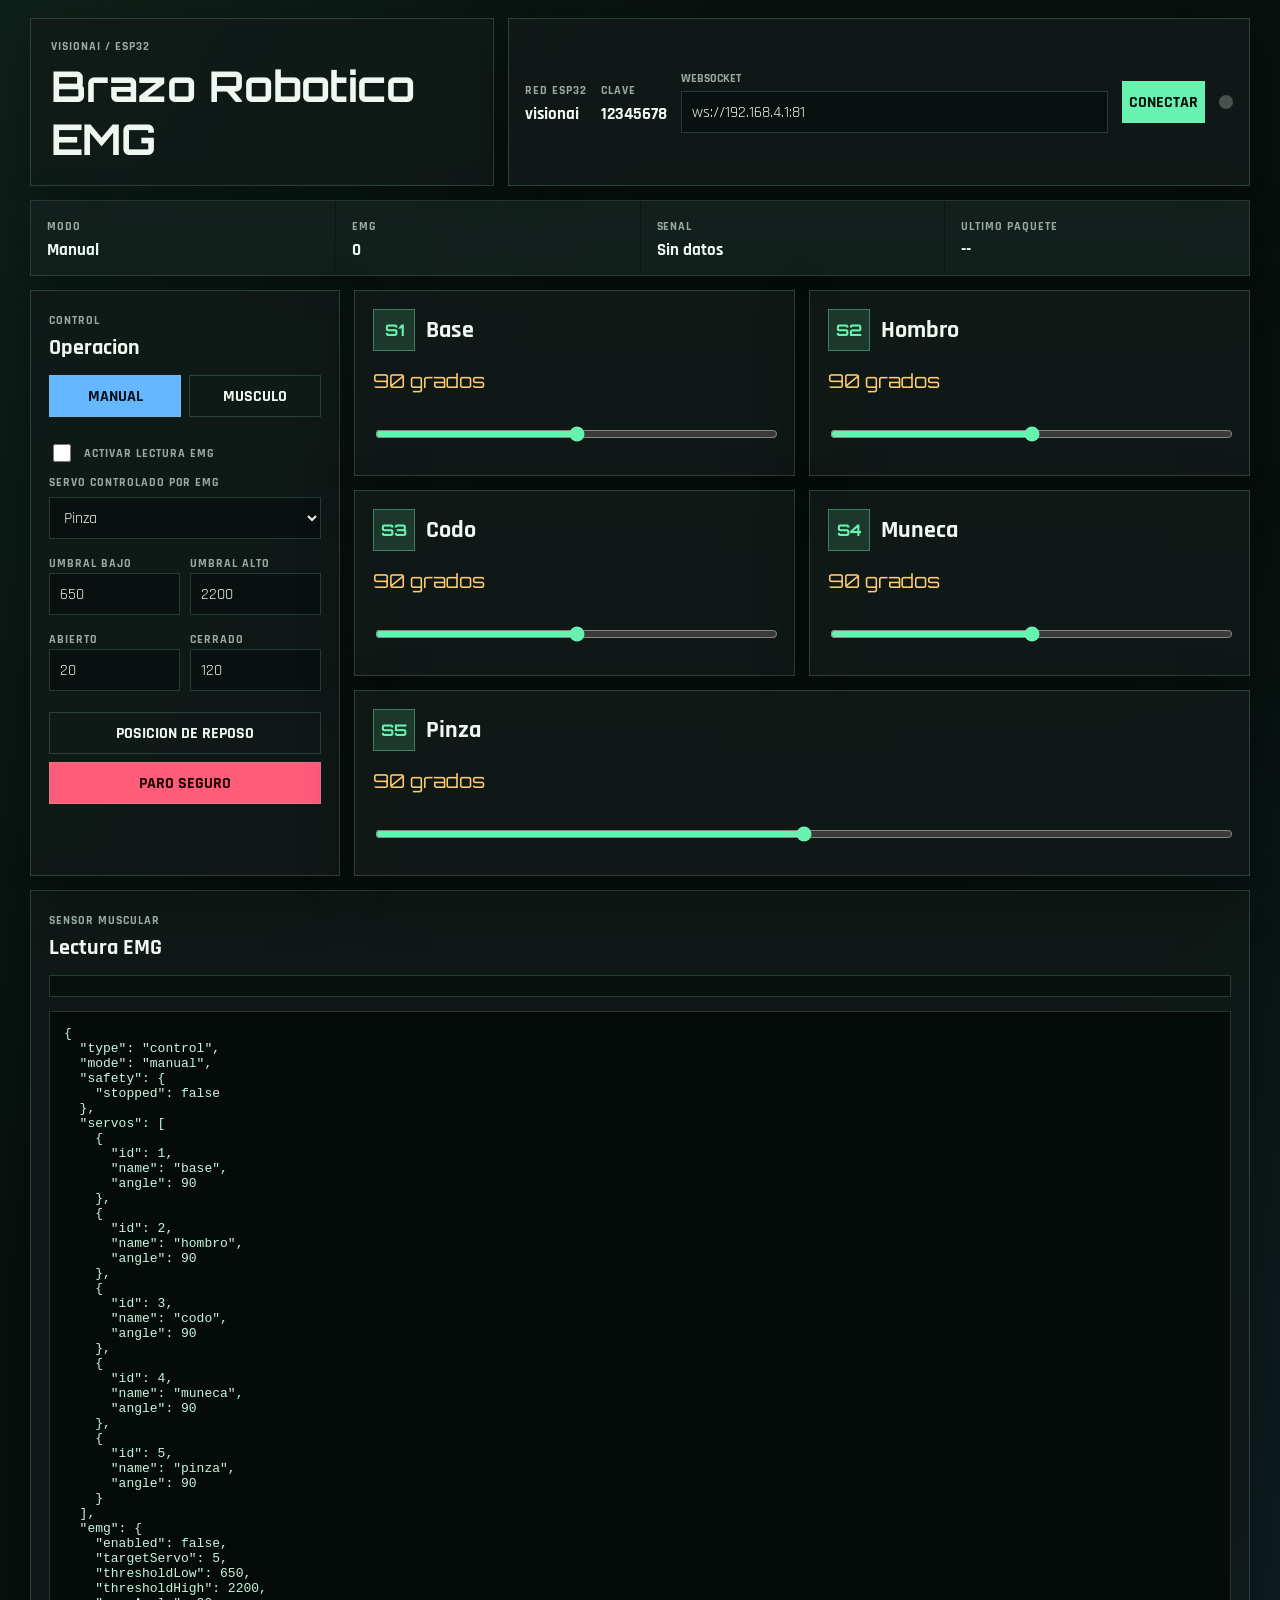
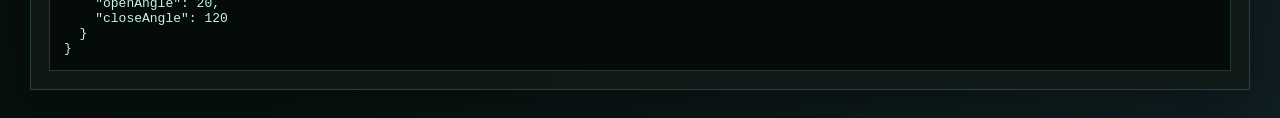
==== index.html @ cb074a9a "Initial commit: add project files" ====
<!DOCTYPE html>
<html lang="es">
<head>
    <meta charset="UTF-8">
    <meta name="viewport" content="width=device-width, initial-scale=1.0">
    <title>VISIONAI ARM - 5 SERVOS EMG</title>
    <link rel="preconnect" href="https://fonts.googleapis.com">
    <link rel="preconnect" href="https://fonts.gstatic.com" crossorigin>
    <link href="https://fonts.googleapis.com/css2?family=Orbitron:wght@500;700&family=Rajdhani:wght@400;600;700&display=swap" rel="stylesheet">
    <link rel="stylesheet" href="style.css">
</head>
<body>
    <main class="app-shell">
        <header class="topbar">
            <section class="brand-block" aria-label="Identidad del sistema">
                <span class="eyebrow">VISIONAI / ESP32</span>
                <h1>Brazo Robotico EMG</h1>
            </section>

            <section class="network-card" aria-label="Conexion del ESP32">
                <div>
                    <span class="label">Red ESP32</span>
                    <strong>visionai</strong>
                </div>
                <div>
                    <span class="label">Clave</span>
                    <strong>12345678</strong>
                </div>
                <div class="endpoint-wrap">
                    <label for="esp32-url">WebSocket</label>
                    <input id="esp32-url" type="text" value="ws://192.168.4.1:81">
                </div>
                <button id="connect-btn" type="button">Conectar</button>
                <span id="link-led" class="link-led" aria-label="Estado de conexion"></span>
            </section>
        </header>

        <section class="status-strip" aria-label="Estado general">
            <article>
                <span class="label">Modo</span>
                <strong id="mode-readout">Manual</strong>
            </article>
            <article>
                <span class="label">EMG</span>
                <strong id="emg-readout">0</strong>
            </article>
            <article>
                <span class="label">Senal</span>
                <strong id="signal-readout">Sin datos</strong>
            </article>
            <article>
                <span class="label">Ultimo paquete</span>
                <strong id="packet-readout">--</strong>
            </article>
        </section>

        <section class="control-layout">
            <aside class="control-panel">
                <div class="panel-heading">
                    <span class="eyebrow">Control</span>
                    <h2>Operacion</h2>
                </div>

                <div class="mode-switch" role="group" aria-label="Seleccion de modo">
                    <button id="manual-mode" class="is-active" type="button">Manual</button>
                    <button id="emg-mode" type="button">Musculo</button>
                </div>

                <label class="toggle-row">
                    <input id="enable-emg" type="checkbox">
                    <span>Activar lectura EMG</span>
                </label>

                <label class="field">
                    <span>Servo controlado por EMG</span>
                    <select id="emg-servo">
                        <option value="4">Pinza</option>
                        <option value="0">Base</option>
                        <option value="1">Hombro</option>
                        <option value="2">Codo</option>
                        <option value="3">Muneca</option>
                    </select>
                </label>

                <div class="field two-col">
                    <label>
                        <span>Umbral bajo</span>
                        <input id="emg-low" type="number" min="0" max="4095" value="650">
                    </label>
                    <label>
                        <span>Umbral alto</span>
                        <input id="emg-high" type="number" min="0" max="4095" value="2200">
                    </label>
                </div>

                <div class="field two-col">
                    <label>
                        <span>Abierto</span>
                        <input id="open-angle" type="number" min="0" max="180" value="20">
                    </label>
                    <label>
                        <span>Cerrado</span>
                        <input id="close-angle" type="number" min="0" max="180" value="120">
                    </label>
                </div>

                <button id="rest-btn" class="secondary-action" type="button">Posicion de reposo</button>
                <button id="stop-btn" class="danger-action" type="button">Paro seguro</button>
            </aside>

            <section class="servo-board" aria-label="Servos del brazo robotico">
                <article class="servo-card" data-servo="0">
                    <div class="servo-top">
                        <span class="servo-index">S1</span>
                        <h3>Base</h3>
                    </div>
                    <output id="servo-value-0">90 grados</output>
                    <input id="servo-0" type="range" min="0" max="180" value="90">
                </article>

                <article class="servo-card" data-servo="1">
                    <div class="servo-top">
                        <span class="servo-index">S2</span>
                        <h3>Hombro</h3>
                    </div>
                    <output id="servo-value-1">90 grados</output>
                    <input id="servo-1" type="range" min="0" max="180" value="90">
                </article>

                <article class="servo-card" data-servo="2">
                    <div class="servo-top">
                        <span class="servo-index">S3</span>
                        <h3>Codo</h3>
                    </div>
                    <output id="servo-value-2">90 grados</output>
                    <input id="servo-2" type="range" min="0" max="180" value="90">
                </article>

                <article class="servo-card" data-servo="3">
                    <div class="servo-top">
                        <span class="servo-index">S4</span>
                        <h3>Muneca</h3>
                    </div>
                    <output id="servo-value-3">90 grados</output>
                    <input id="servo-3" type="range" min="0" max="180" value="90">
                </article>

                <article class="servo-card grip-card" data-servo="4">
                    <div class="servo-top">
                        <span class="servo-index">S5</span>
                        <h3>Pinza</h3>
                    </div>
                    <output id="servo-value-4">90 grados</output>
                    <input id="servo-4" type="range" min="0" max="180" value="90">
                </article>
            </section>
        </section>

        <section class="telemetry-panel" aria-label="Telemetria EMG">
            <div class="panel-heading">
                <span class="eyebrow">Sensor muscular</span>
                <h2>Lectura EMG</h2>
            </div>
            <div class="emg-meter">
                <div id="emg-bar" class="emg-bar"></div>
            </div>
            <pre id="payload-preview">{}</pre>
        </section>
    </main>

    <script src="app.js"></script>
</body>
</html>
---- style.css ----
:root {
    --bg: #07100d;
    --panel: #101a17;
    --panel-2: #14231f;
    --line: rgba(143, 211, 190, 0.22);
    --text: #eef8f1;
    --muted: #98aaa1;
    --mint: #68f2b0;
    --blue: #65b7ff;
    --amber: #ffcb70;
    --danger: #ff5c7a;
    --shadow: 0 18px 50px rgba(0, 0, 0, 0.32);
}

* {
    box-sizing: border-box;
}

body {
    min-height: 100vh;
    margin: 0;
    background:
        linear-gradient(120deg, rgba(104, 242, 176, 0.08), transparent 34%),
        linear-gradient(310deg, rgba(101, 183, 255, 0.09), transparent 38%),
        var(--bg);
    color: var(--text);
    font-family: "Rajdhani", Arial, sans-serif;
}

button,
input,
select {
    font: inherit;
}

button {
    cursor: pointer;
}

.app-shell {
    width: min(1220px, calc(100% - 28px));
    margin: 0 auto;
    padding: 18px 0 28px;
}

.topbar {
    display: grid;
    grid-template-columns: minmax(230px, 1fr) minmax(520px, 1.6fr);
    gap: 14px;
    align-items: stretch;
}

.brand-block,
.network-card,
.status-strip,
.control-panel,
.servo-card,
.telemetry-panel {
    background: rgba(16, 26, 23, 0.88);
    border: 1px solid var(--line);
    box-shadow: var(--shadow);
}

.brand-block {
    padding: 20px;
    display: flex;
    flex-direction: column;
    justify-content: center;
}

.eyebrow,
.label,
label span {
    color: var(--muted);
    font-size: 0.76rem;
    font-weight: 700;
    letter-spacing: 0.08em;
    text-transform: uppercase;
}

h1,
h2,
h3 {
    margin: 0;
    letter-spacing: 0;
}

h1 {
    margin-top: 5px;
    font-family: "Orbitron", sans-serif;
    font-size: clamp(1.45rem, 3.6vw, 2.65rem);
}

.network-card {
    display: grid;
    grid-template-columns: auto auto minmax(190px, 1fr) auto auto;
    gap: 14px;
    align-items: center;
    padding: 16px;
}

.network-card strong,
.status-strip strong {
    display: block;
    margin-top: 3px;
    font-size: 1.08rem;
}

.endpoint-wrap {
    display: grid;
    gap: 5px;
}

.endpoint-wrap label {
    color: var(--muted);
    font-size: 0.76rem;
    font-weight: 700;
    text-transform: uppercase;
}

input,
select {
    width: 100%;
    min-height: 42px;
    border: 1px solid var(--line);
    background: #08110f;
    color: var(--text);
    padding: 8px 10px;
    outline: none;
}

input:focus,
select:focus {
    border-color: var(--mint);
}

#connect-btn,
.secondary-action,
.danger-action,
.mode-switch button {
    min-height: 42px;
    border: 1px solid transparent;
    color: #06100c;
    background: var(--mint);
    font-weight: 800;
    text-transform: uppercase;
}

.link-led {
    width: 14px;
    height: 14px;
    border-radius: 50%;
    background: #48514d;
}

.link-led.is-online {
    background: var(--mint);
    box-shadow: 0 0 16px var(--mint);
}

.status-strip {
    display: grid;
    grid-template-columns: repeat(4, 1fr);
    gap: 1px;
    margin: 14px 0;
    overflow: hidden;
}

.status-strip article {
    background: rgba(20, 35, 31, 0.72);
    padding: 14px 16px;
}

.control-layout {
    display: grid;
    grid-template-columns: 310px 1fr;
    gap: 14px;
}

.control-panel,
.telemetry-panel {
    padding: 18px;
}

.panel-heading {
    margin-bottom: 14px;
}

.panel-heading h2 {
    margin-top: 4px;
    font-size: 1.35rem;
}

.mode-switch {
    display: grid;
    grid-template-columns: 1fr 1fr;
    gap: 8px;
    margin-bottom: 14px;
}

.mode-switch button {
    background: transparent;
    color: var(--text);
    border-color: var(--line);
}

.mode-switch button.is-active {
    background: var(--blue);
    color: #04111d;
}

.toggle-row {
    display: flex;
    align-items: center;
    gap: 10px;
    min-height: 44px;
    padding: 10px 0;
}

.toggle-row input {
    width: 18px;
    min-height: 18px;
}

.field {
    display: grid;
    gap: 7px;
    margin-bottom: 13px;
}

.two-col {
    grid-template-columns: 1fr 1fr;
    gap: 10px;
}

.secondary-action,
.danger-action {
    width: 100%;
    margin-top: 8px;
    background: transparent;
    color: var(--text);
    border-color: var(--line);
}

.danger-action {
    color: #1b0508;
    background: var(--danger);
}

.servo-board {
    display: grid;
    grid-template-columns: repeat(2, minmax(0, 1fr));
    gap: 14px;
}

.servo-card {
    min-height: 158px;
    padding: 18px;
    display: grid;
    align-content: space-between;
    gap: 18px;
}

.grip-card {
    grid-column: 1 / -1;
}

.servo-top {
    display: flex;
    align-items: center;
    gap: 11px;
}

.servo-index {
    display: grid;
    place-items: center;
    width: 42px;
    height: 42px;
    background: rgba(104, 242, 176, 0.14);
    border: 1px solid rgba(104, 242, 176, 0.4);
    color: var(--mint);
    font-family: "Orbitron", sans-serif;
    font-weight: 700;
}

.servo-card h3 {
    font-size: 1.5rem;
}

output {
    color: var(--amber);
    font-family: "Orbitron", sans-serif;
    font-size: 1.2rem;
}

input[type="range"] {
    padding: 0;
    accent-color: var(--mint);
}

.telemetry-panel {
    margin-top: 14px;
}

.emg-meter {
    height: 22px;
    background: #07100d;
    border: 1px solid var(--line);
    overflow: hidden;
}

.emg-bar {
    width: 0%;
    height: 100%;
    background: linear-gradient(90deg, var(--blue), var(--mint), var(--amber), var(--danger));
    transition: width 0.12s ease;
}

pre {
    min-height: 112px;
    margin: 14px 0 0;
    padding: 14px;
    overflow: auto;
    background: #050b09;
    border: 1px solid var(--line);
    color: #c9f5df;
}

.is-stopped .servo-card,
.is-stopped .telemetry-panel {
    border-color: rgba(255, 92, 122, 0.65);
}

@media (max-width: 900px) {
    .topbar,
    .control-layout,
    .network-card,
    .status-strip {
        grid-template-columns: 1fr;
    }

    .network-card {
        align-items: stretch;
    }

    .servo-board {
        grid-template-columns: 1fr;
    }

    .grip-card {
        grid-column: auto;
    }
}

@media (max-width: 560px) {
    .app-shell {
        width: min(100% - 18px, 1220px);
        padding-top: 9px;
    }

    .brand-block,
    .network-card,
    .control-panel,
    .servo-card,
    .telemetry-panel {
        padding: 14px;
    }

    .two-col {
        grid-template-columns: 1fr;
    }
}
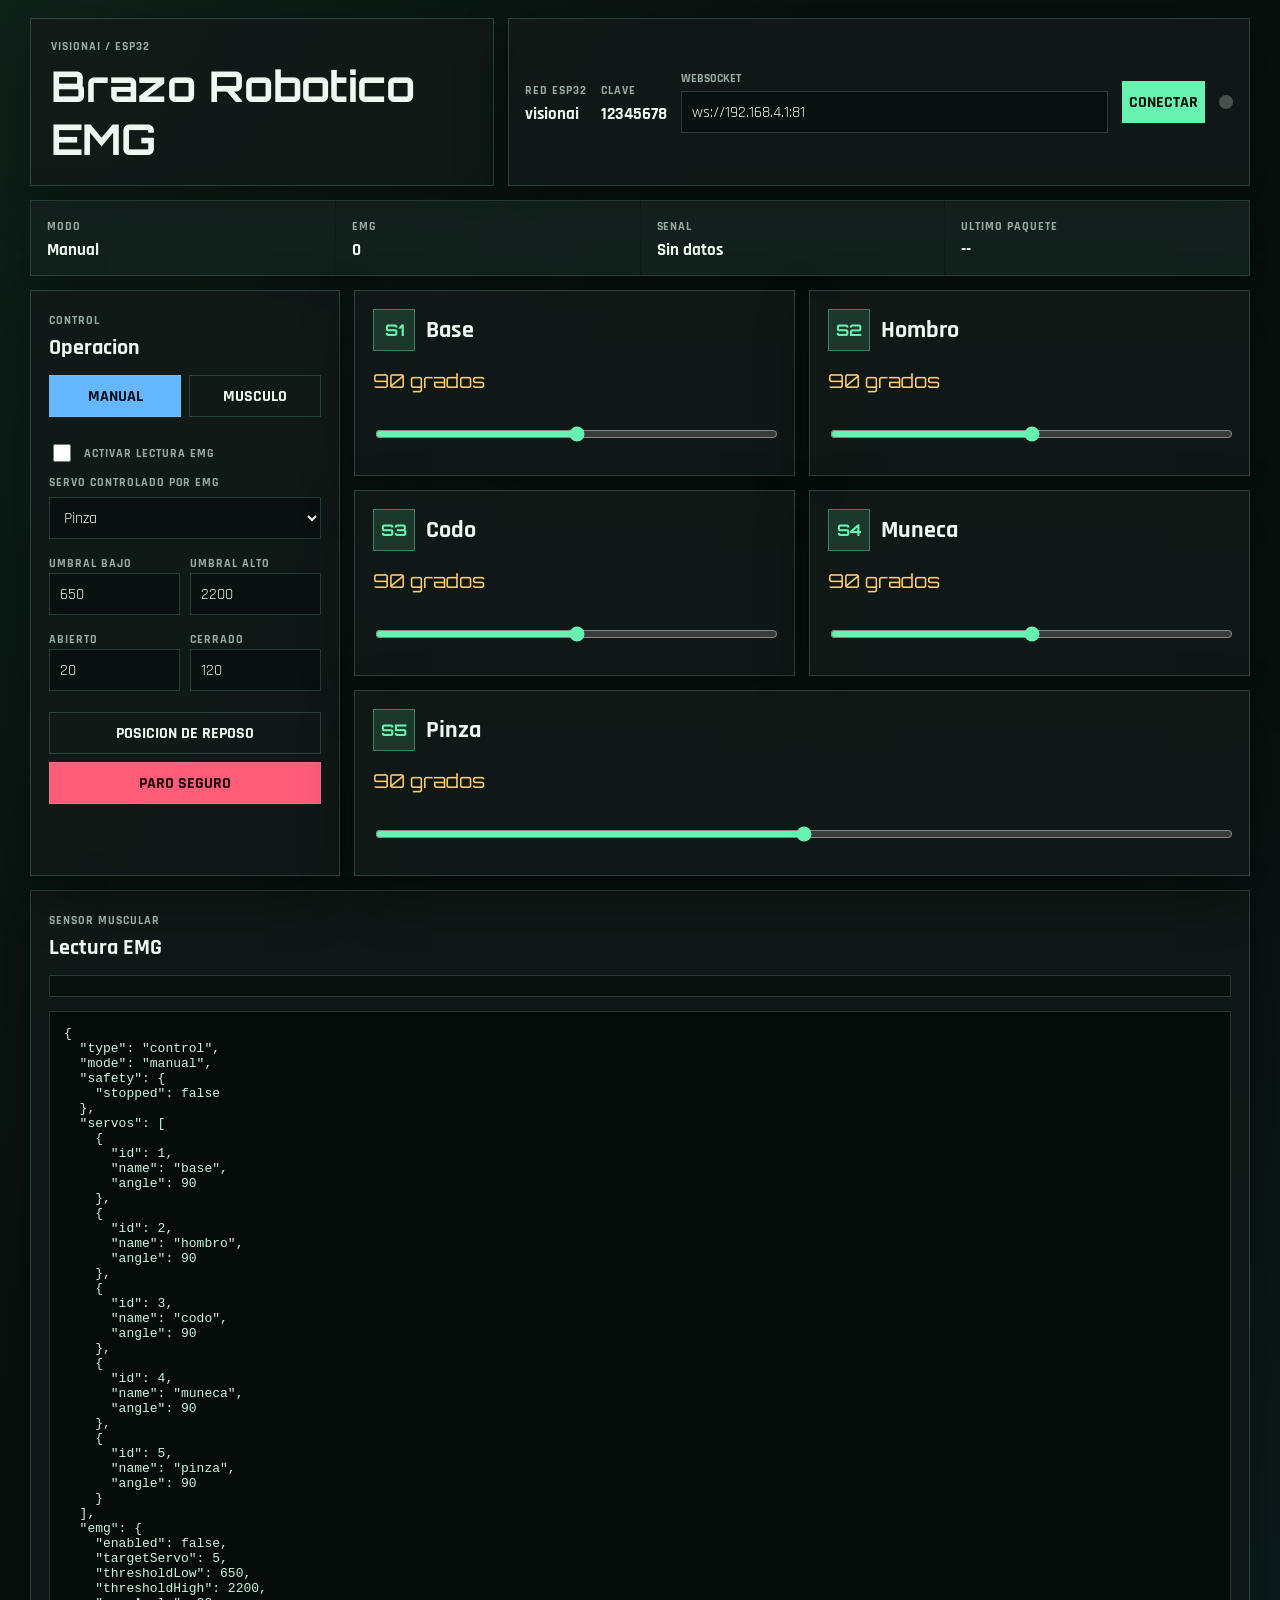
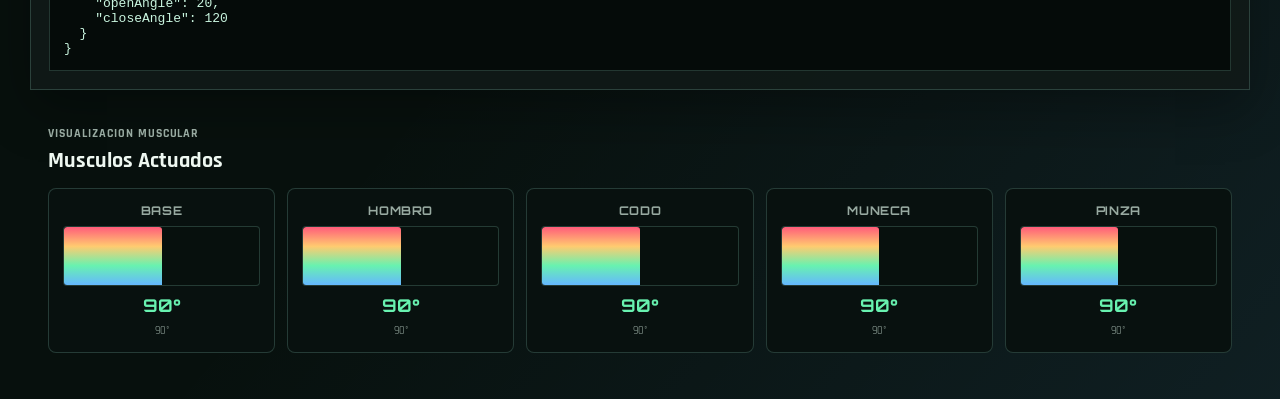
==== commit 95a37122: "agrega grafica de activacion muscular que muestra que musculo esta actuado" ====
--- a/index.html
+++ b/index.html
@@ -166,6 +166,15 @@
             </div>
             <pre id="payload-preview">{}</pre>
         </section>
+
+        <section class="muscle-panel" aria-label="Activacion muscular">
+            <div class="panel-heading">
+                <span class="eyebrow">Visualizacion muscular</span>
+                <h2>Musculos Actuados</h2>
+            </div>
+            <div class="muscle-grid" id="muscle-grid">
+            </div>
+        </section>
     </main>
 
     <script src="app.js"></script>
--- a/style.css
+++ b/style.css
@@ -352,6 +352,89 @@
     }
 }
 
+.muscle-panel {
+    margin-top: 14px;
+    padding: 18px;
+}
+
+.muscle-grid {
+    display: grid;
+    grid-template-columns: repeat(5, 1fr);
+    gap: 12px;
+}
+
+.muscle-item {
+    background: #08110f;
+    border: 1px solid var(--line);
+    border-radius: 8px;
+    padding: 14px;
+    display: flex;
+    flex-direction: column;
+    align-items: center;
+    gap: 8px;
+    transition: all 0.2s ease;
+}
+
+.muscle-item.active {
+    border-color: var(--mint);
+    box-shadow: 0 0 20px rgba(104, 242, 176, 0.3);
+}
+
+.muscle-item.emg-target {
+    border-color: var(--blue);
+    background: rgba(101, 183, 255, 0.08);
+}
+
+.muscle-name {
+    font-family: "Orbitron", sans-serif;
+    font-size: 0.75rem;
+    font-weight: 700;
+    color: var(--muted);
+    text-transform: uppercase;
+    letter-spacing: 0.05em;
+}
+
+.muscle-bar-container {
+    width: 100%;
+    height: 60px;
+    background: #07100d;
+    border: 1px solid var(--line);
+    border-radius: 4px;
+    overflow: hidden;
+    position: relative;
+}
+
+.muscle-bar {
+    width: 0%;
+    height: 100%;
+    background: linear-gradient(180deg, var(--danger), var(--amber), var(--mint), var(--blue));
+    transition: width 0.15s ease, background 0.2s ease;
+    border-radius: 3px 3px 0 0;
+}
+
+.muscle-value {
+    font-family: "Orbitron", sans-serif;
+    font-size: 1.1rem;
+    font-weight: 700;
+    color: var(--mint);
+}
+
+.muscle-item.emg-target .muscle-value {
+    color: var(--blue);
+}
+
+.muscle-label {
+    font-size: 0.7rem;
+    color: var(--muted);
+    text-align: center;
+}
+
+@media (max-width: 900px) {
+    .muscle-grid {
+        grid-template-columns: repeat(3, 1fr);
+    }
+}
+
 @media (max-width: 560px) {
     .app-shell {
         width: min(100% - 18px, 1220px);
@@ -362,11 +445,16 @@
     .network-card,
     .control-panel,
     .servo-card,
-    .telemetry-panel {
+    .telemetry-panel,
+    .muscle-panel {
         padding: 14px;
     }
 
     .two-col {
         grid-template-columns: 1fr;
     }
-}
+
+    .muscle-grid {
+        grid-template-columns: repeat(2, 1fr);
+    }
+}
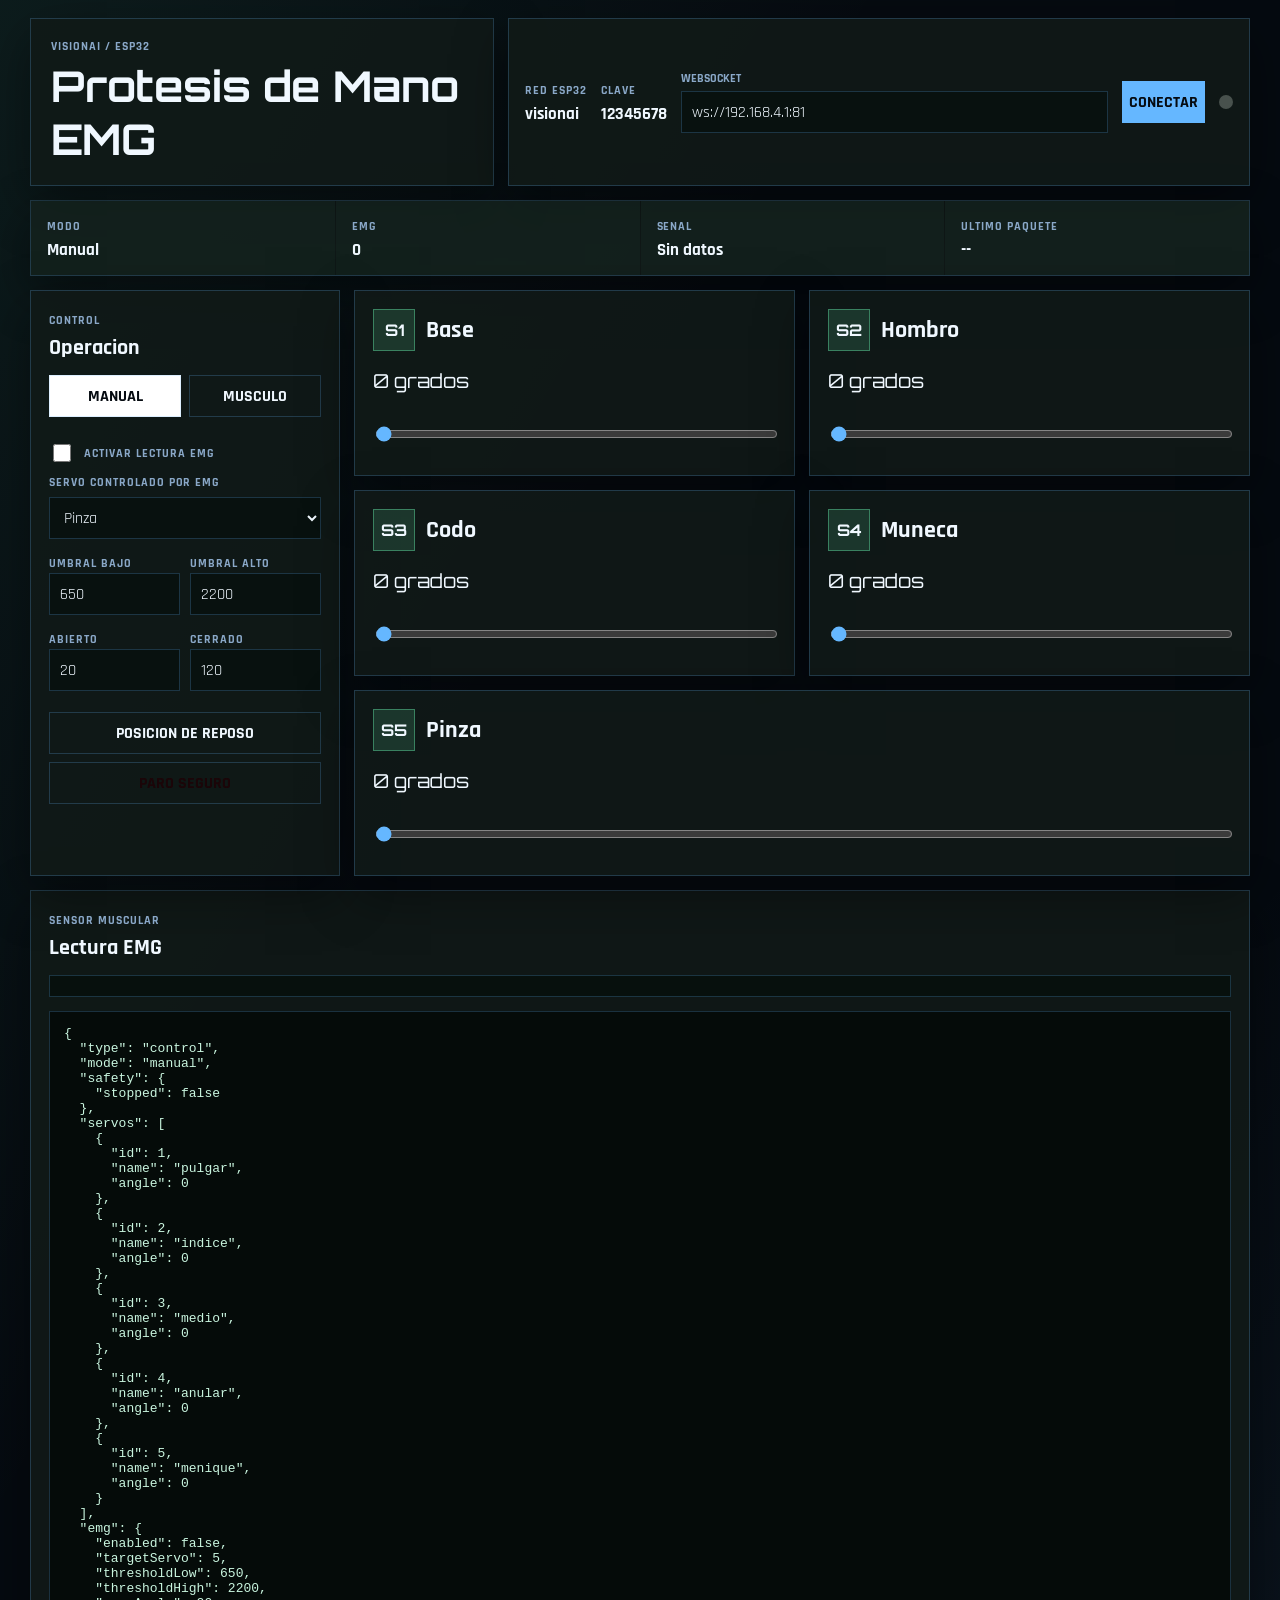
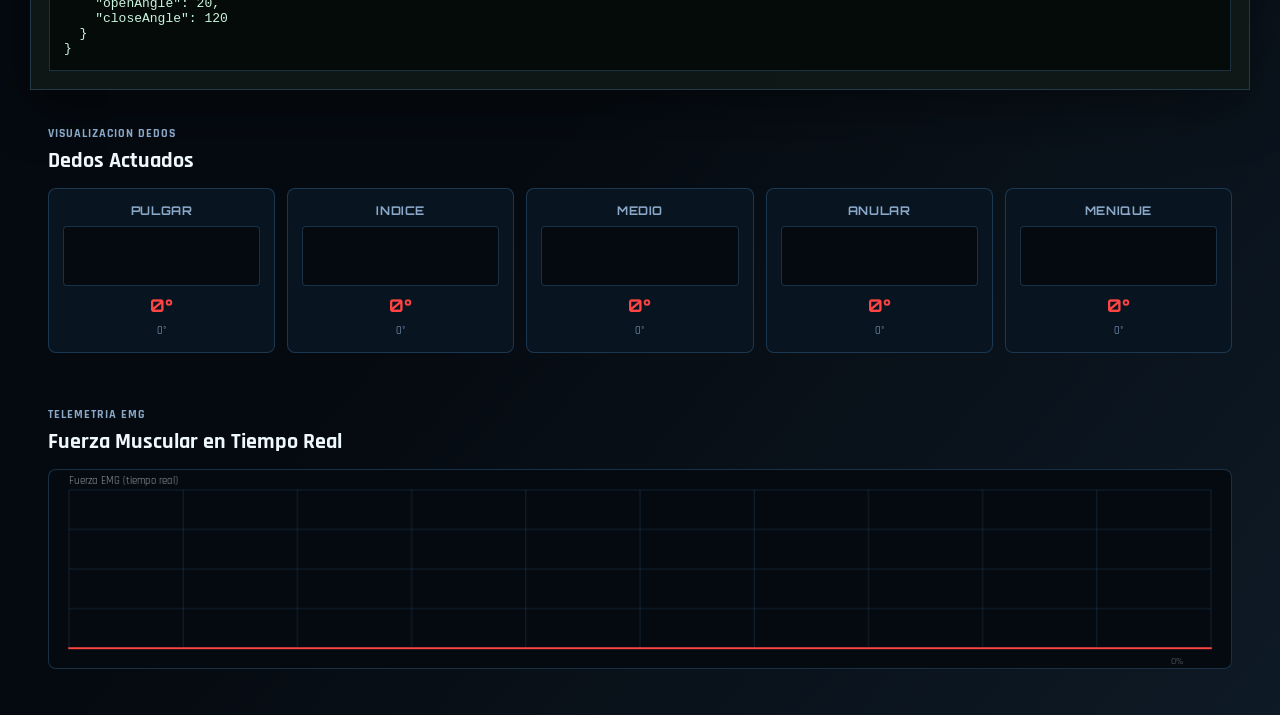
==== commit 64a8b4ab: "convierte a protesis de mano: 5 dedos controlados por EMG, colores azul/blanco/rojo, grafica lineal " ====
--- a/index.html
+++ b/index.html
@@ -3,7 +3,7 @@
 <head>
     <meta charset="UTF-8">
     <meta name="viewport" content="width=device-width, initial-scale=1.0">
-    <title>VISIONAI ARM - 5 SERVOS EMG</title>
+    <title>VISIONAI HAND - PROTESIS EMG 5 DEDOS</title>
     <link rel="preconnect" href="https://fonts.googleapis.com">
     <link rel="preconnect" href="https://fonts.gstatic.com" crossorigin>
     <link href="https://fonts.googleapis.com/css2?family=Orbitron:wght@500;700&family=Rajdhani:wght@400;600;700&display=swap" rel="stylesheet">
@@ -14,7 +14,7 @@
         <header class="topbar">
             <section class="brand-block" aria-label="Identidad del sistema">
                 <span class="eyebrow">VISIONAI / ESP32</span>
-                <h1>Brazo Robotico EMG</h1>
+                <h1>Protesis de Mano EMG</h1>
             </section>
 
             <section class="network-card" aria-label="Conexion del ESP32">
@@ -167,13 +167,21 @@
             <pre id="payload-preview">{}</pre>
         </section>
 
-        <section class="muscle-panel" aria-label="Activacion muscular">
+        <section class="finger-panel" aria-label="Activacion dedos">
             <div class="panel-heading">
-                <span class="eyebrow">Visualizacion muscular</span>
-                <h2>Musculos Actuados</h2>
+                <span class="eyebrow">Visualizacion dedos</span>
+                <h2>Dedos Actuados</h2>
             </div>
-            <div class="muscle-grid" id="muscle-grid">
+            <div class="finger-grid" id="muscle-grid">
             </div>
+        </section>
+
+        <section class="force-panel" aria-label="Grafica de fuerza EMG">
+            <div class="panel-heading">
+                <span class="eyebrow">Telemetria EMG</span>
+                <h2>Fuerza Muscular en Tiempo Real</h2>
+            </div>
+            <canvas id="force-canvas" class="force-canvas" aria-label="Grafica lineal de fuerza EMG"></canvas>
         </section>
     </main>
 
--- a/style.css
+++ b/style.css
@@ -1,15 +1,16 @@
 :root {
-    --bg: #07100d;
-    --panel: #101a17;
-    --panel-2: #14231f;
-    --line: rgba(143, 211, 190, 0.22);
-    --text: #eef8f1;
-    --muted: #98aaa1;
-    --mint: #68f2b0;
+    --bg: #050a10;
+    --panel: #0a1420;
+    --panel-2: #0d1b2e;
+    --line: rgba(101, 183, 255, 0.22);
+    --text: #f0f8ff;
+    --muted: #8aa8c8;
     --blue: #65b7ff;
-    --amber: #ffcb70;
-    --danger: #ff5c7a;
-    --shadow: 0 18px 50px rgba(0, 0, 0, 0.32);
+    --blue-bright: #8dd3ff;
+    --white: #ffffff;
+    --red: #ff4444;
+    --red-bright: #ff6b6b;
+    --shadow: 0 18px 50px rgba(0, 0, 0, 0.4);
 }
 
 * {
@@ -140,8 +141,8 @@
 .mode-switch button {
     min-height: 42px;
     border: 1px solid transparent;
-    color: #06100c;
-    background: var(--mint);
+    color: #050a10;
+    background: var(--blue);
     font-weight: 800;
     text-transform: uppercase;
 }
@@ -154,8 +155,8 @@
 }
 
 .link-led.is-online {
-    background: var(--mint);
-    box-shadow: 0 0 16px var(--mint);
+    background: var(--blue);
+    box-shadow: 0 0 16px var(--blue);
 }
 
 .status-strip {
@@ -205,8 +206,8 @@
 }
 
 .mode-switch button.is-active {
-    background: var(--blue);
-    color: #04111d;
+    background: var(--white);
+    color: #050a10;
 }
 
 .toggle-row {
@@ -295,7 +296,7 @@
 
 input[type="range"] {
     padding: 0;
-    accent-color: var(--mint);
+    accent-color: var(--blue);
 }
 
 .telemetry-panel {
@@ -312,7 +313,7 @@
 .emg-bar {
     width: 0%;
     height: 100%;
-    background: linear-gradient(90deg, var(--blue), var(--mint), var(--amber), var(--danger));
+    background: linear-gradient(90deg, var(--red), var(--blue), var(--white));
     transition: width 0.12s ease;
 }
 
@@ -327,8 +328,10 @@
 }
 
 .is-stopped .servo-card,
-.is-stopped .telemetry-panel {
-    border-color: rgba(255, 92, 122, 0.65);
+.is-stopped .telemetry-panel,
+.is-stopped .finger-panel,
+.is-stopped .force-panel {
+    border-color: rgba(255, 68, 68, 0.65);
 }
 
 @media (max-width: 900px) {
@@ -352,19 +355,20 @@
     }
 }
 
-.muscle-panel {
+.finger-panel,
+.force-panel {
     margin-top: 14px;
     padding: 18px;
 }
 
-.muscle-grid {
+.finger-grid {
     display: grid;
     grid-template-columns: repeat(5, 1fr);
     gap: 12px;
 }
 
-.muscle-item {
-    background: #08110f;
+.finger-item {
+    background: #081420;
     border: 1px solid var(--line);
     border-radius: 8px;
     padding: 14px;
@@ -375,17 +379,17 @@
     transition: all 0.2s ease;
 }
 
-.muscle-item.active {
-    border-color: var(--mint);
-    box-shadow: 0 0 20px rgba(104, 242, 176, 0.3);
-}
-
-.muscle-item.emg-target {
+.finger-item.active {
+    border-color: var(--red);
+    box-shadow: 0 0 20px rgba(255, 68, 68, 0.3);
+}
+
+.finger-item.emg-target {
     border-color: var(--blue);
-    background: rgba(101, 183, 255, 0.08);
-}
-
-.muscle-name {
+    background: rgba(101, 183, 255, 0.12);
+}
+
+.finger-name {
     font-family: "Orbitron", sans-serif;
     font-size: 0.75rem;
     font-weight: 700;
@@ -394,43 +398,52 @@
     letter-spacing: 0.05em;
 }
 
-.muscle-bar-container {
+.finger-bar-container {
     width: 100%;
     height: 60px;
-    background: #07100d;
+    background: #050a10;
     border: 1px solid var(--line);
     border-radius: 4px;
     overflow: hidden;
     position: relative;
 }
 
-.muscle-bar {
+.finger-bar {
     width: 0%;
     height: 100%;
-    background: linear-gradient(180deg, var(--danger), var(--amber), var(--mint), var(--blue));
+    background: linear-gradient(180deg, var(--red), var(--blue), var(--white));
     transition: width 0.15s ease, background 0.2s ease;
     border-radius: 3px 3px 0 0;
 }
 
-.muscle-value {
+.finger-value {
     font-family: "Orbitron", sans-serif;
     font-size: 1.1rem;
     font-weight: 700;
-    color: var(--mint);
-}
-
-.muscle-item.emg-target .muscle-value {
+    color: var(--red);
+}
+
+.finger-item.emg-target .finger-value {
     color: var(--blue);
 }
 
-.muscle-label {
+.finger-label {
     font-size: 0.7rem;
     color: var(--muted);
     text-align: center;
 }
 
+.force-canvas {
+    width: 100%;
+    height: 200px;
+    background: #050a10;
+    border: 1px solid var(--line);
+    border-radius: 8px;
+    display: block;
+}
+
 @media (max-width: 900px) {
-    .muscle-grid {
+    .finger-grid {
         grid-template-columns: repeat(3, 1fr);
     }
 }
@@ -446,7 +459,8 @@
     .control-panel,
     .servo-card,
     .telemetry-panel,
-    .muscle-panel {
+    .finger-panel,
+    .force-panel {
         padding: 14px;
     }
 
@@ -454,7 +468,7 @@
         grid-template-columns: 1fr;
     }
 
-    .muscle-grid {
+    .finger-grid {
         grid-template-columns: repeat(2, 1fr);
     }
 }
